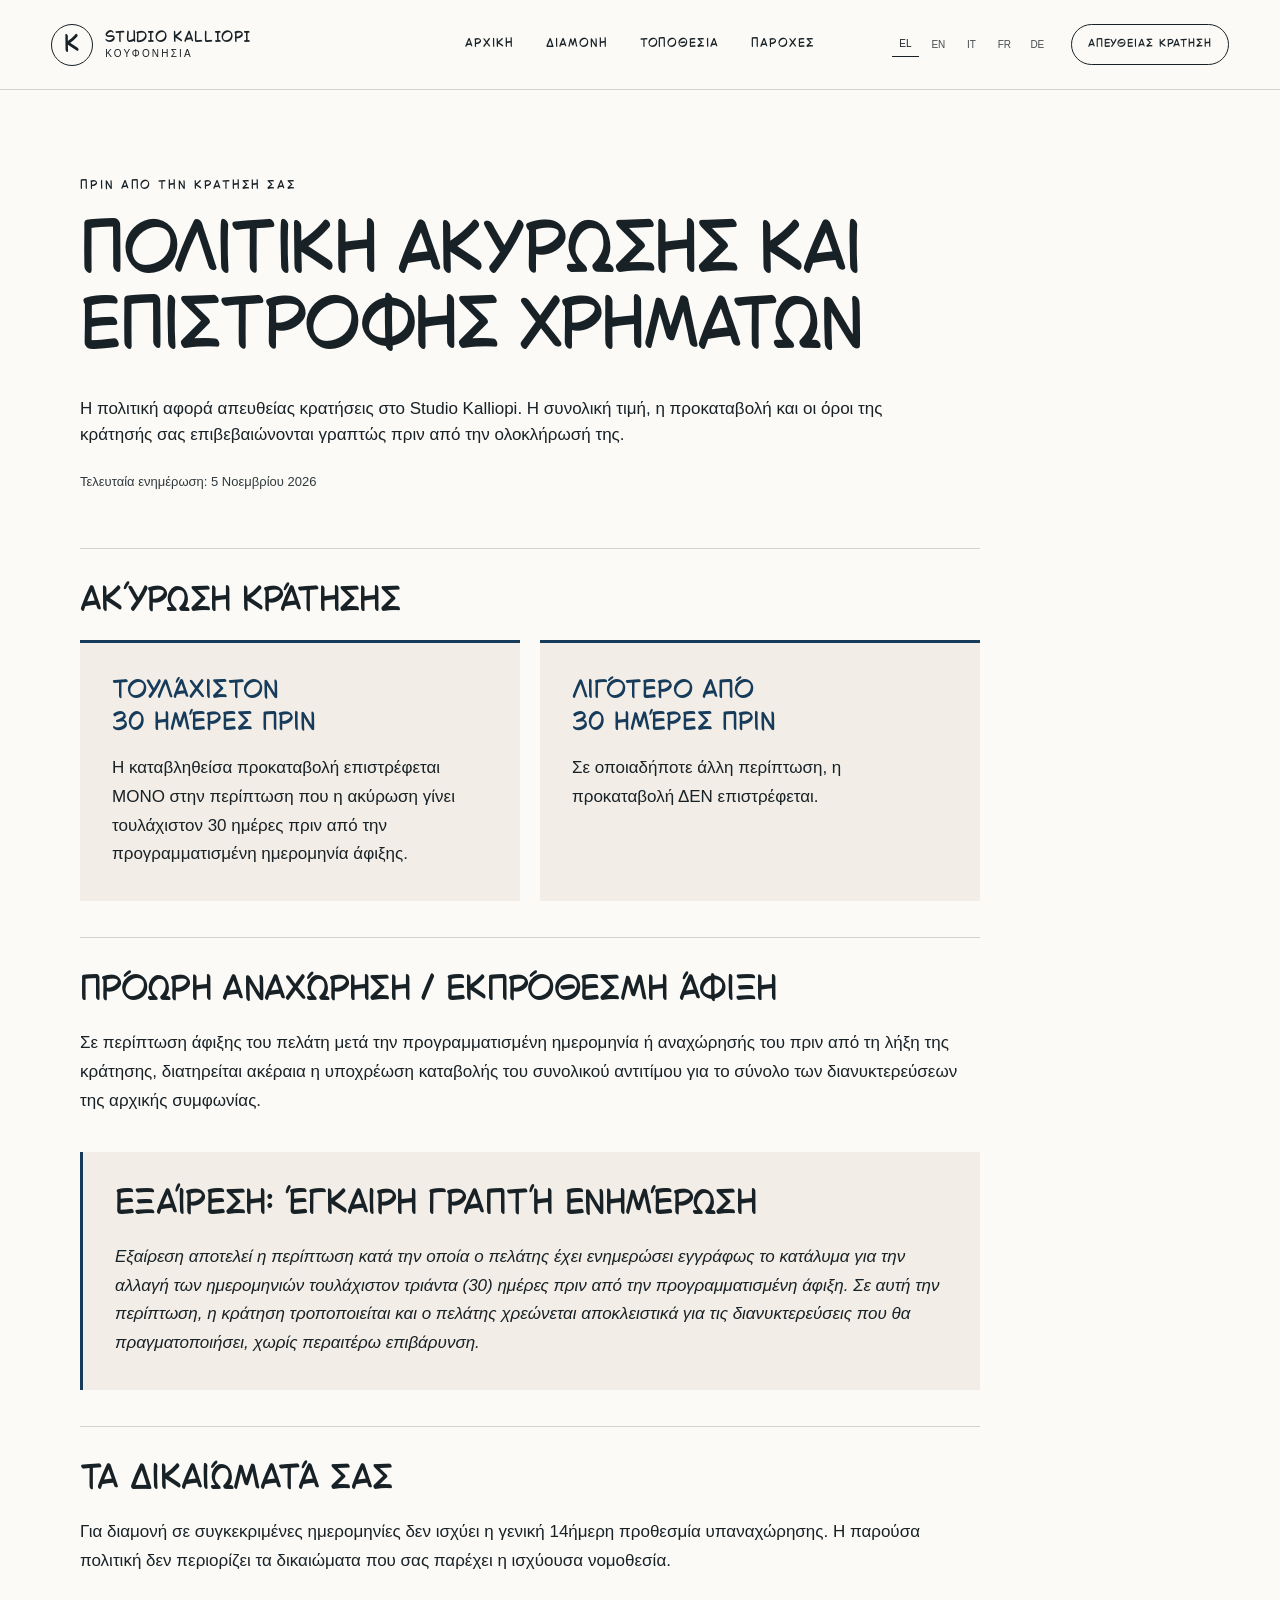
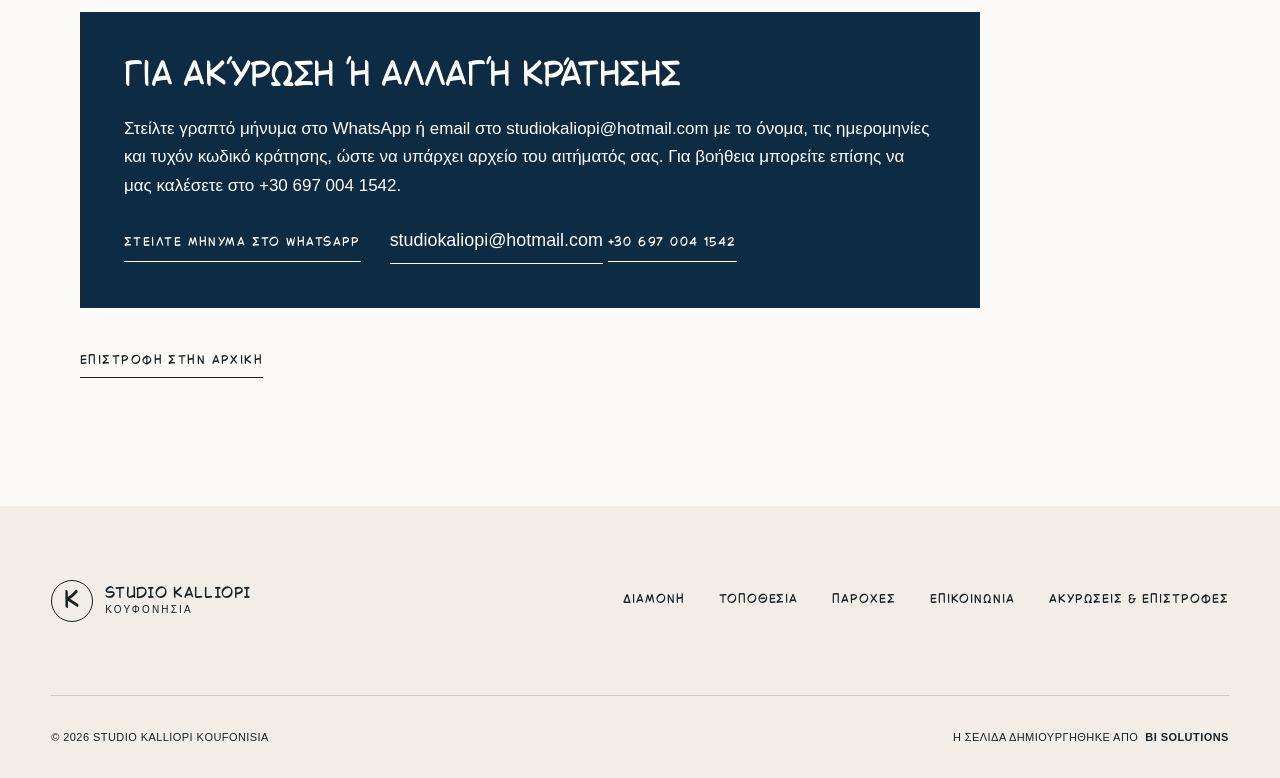
==== cancellation-policy.html @ dae46d32 "feat(site): launch updated Studio Kalliopi website Add real room photos, grouped amenities, business" ====
<!DOCTYPE html>
<html lang="el">
<head>
  <meta charset="UTF-8">
  <meta name="viewport" content="width=device-width, initial-scale=1.0">
  <title>Studio Kalliopi Koufonisia | Πολιτική ακύρωσης</title>
  <meta
    name="description"
    data-i18n-content="policyMetaDescription"
    content="Πολιτική ακύρωσης και επιστροφής χρημάτων για απευθείας κρατήσεις στο Studio Kalliopi Κουφονήσια."
  >
  <meta name="theme-color" content="#f2eee7">

  <link rel="canonical" href="https://kalliopikoufonisia.gr/cancellation-policy.html">
  <meta property="og:type" content="website">
  <meta property="og:url" content="https://kalliopikoufonisia.gr/cancellation-policy.html">
  <meta property="og:title" data-i18n-content="policyDocumentTitle" content="Studio Kalliopi Koufonisia | Πολιτική ακύρωσης">
  <meta
    property="og:description"
    data-i18n-content="policyMetaDescription"
    content="Πολιτική ακύρωσης και επιστροφής χρημάτων για απευθείας κρατήσεις στο Studio Kalliopi Κουφονήσια."
  >
  <meta property="og:image" content="https://kalliopikoufonisia.gr/assets/optimized/blue-door-patio-1213.webp">
  <meta property="og:image:width" content="1213">
  <meta property="og:image:height" content="786">
  <meta property="og:locale" content="el_GR">
  <meta name="twitter:card" content="summary_large_image">
  <meta name="twitter:image" content="https://kalliopikoufonisia.gr/assets/optimized/blue-door-patio-1213.webp">

  <link rel="alternate" hreflang="el" href="https://kalliopikoufonisia.gr/cancellation-policy.html">
  <link rel="alternate" hreflang="en" href="https://kalliopikoufonisia.gr/cancellation-policy.html?lang=en">
  <link rel="alternate" hreflang="it" href="https://kalliopikoufonisia.gr/cancellation-policy.html?lang=it">
  <link rel="alternate" hreflang="fr" href="https://kalliopikoufonisia.gr/cancellation-policy.html?lang=fr">
  <link rel="alternate" hreflang="de" href="https://kalliopikoufonisia.gr/cancellation-policy.html?lang=de">
  <link rel="alternate" hreflang="x-default" href="https://kalliopikoufonisia.gr/cancellation-policy.html">

  <link rel="icon" href="assets/favicon.svg" type="image/svg+xml">
  <link rel="dns-prefetch" href="//maps.google.com">
  <link rel="dns-prefetch" href="//wa.me">
  <link rel="dns-prefetch" href="//www.instagram.com">
  <link rel="preconnect" href="https://maps.google.com" crossorigin>
  <link rel="preload" href="assets/fonts/BubbleSans-1.01.otf" as="font" type="font/otf" crossorigin>
  <link rel="stylesheet" href="styles.css">
</head>
<body id="top" data-page="policy" data-page-title-key="policyDocumentTitle">
  <a class="skip-link" href="#main-content" data-i18n="skipLink">Μετάβαση στο περιεχόμενο</a>

  <header class="site-header" data-site-header>
    <div class="site-header__inner">
      <a class="brand" href="index.html" data-i18n-aria-label="brandHome">
        <span class="brand__mark" aria-hidden="true">K</span>
        <span class="brand__copy">
          <strong>Studio Kalliopi</strong>
          <span data-i18n="brandTitle">Κουφονήσια</span>
        </span>
      </a>

      <nav class="desktop-nav" data-i18n-aria-label="primaryNavigation" aria-label="Κύρια πλοήγηση">
        <a href="index.html#top" data-i18n="navHome">Αρχική</a>
        <a href="index.html#stay" data-i18n="navStay">Διαμονή</a>
        <a href="index.html#location" data-i18n="navLocation">Τοποθεσία</a>
        <a href="index.html#amenities" data-i18n="navReviews">Παροχές</a>
      </nav>

      <div class="header-actions">
        <div class="language-switcher language-switcher--desktop" role="group" data-i18n-aria-label="languageSelector">
          <button class="language-switcher__button is-active" type="button" data-lang="el" lang="el" aria-label="Ελληνικά" aria-pressed="true">EL</button>
          <button class="language-switcher__button" type="button" data-lang="en" lang="en" aria-label="English" aria-pressed="false">EN</button>
          <button class="language-switcher__button" type="button" data-lang="it" lang="it" aria-label="Italiano" aria-pressed="false">IT</button>
          <button class="language-switcher__button" type="button" data-lang="fr" lang="fr" aria-label="Français" aria-pressed="false">FR</button>
          <button class="language-switcher__button" type="button" data-lang="de" lang="de" aria-label="Deutsch" aria-pressed="false">DE</button>
        </div>
        <a class="header-book" href="index.html#contact" data-i18n="contactStepsLabel">Απευθείας κράτηση</a>
        <button
          class="menu-toggle"
          type="button"
          aria-expanded="false"
          aria-controls="site-menu"
          data-i18n-aria-label="openMenu"
        >
          <span>MENU</span>
          <i aria-hidden="true"></i>
        </button>
      </div>
    </div>
  </header>

  <aside
    class="menu-panel"
    id="site-menu"
    aria-hidden="true"
    inert
    role="dialog"
    aria-modal="true"
    aria-labelledby="menu-title"
    tabindex="-1"
  >
    <div class="menu-panel__content">
      <div class="menu-panel__main">
        <div class="menu-panel__tools">
          <p id="menu-title">Studio Kalliopi</p>
          <button class="menu-close" type="button" data-i18n="close" data-i18n-aria-label="closeMenu">Κλείσιμο</button>
        </div>
        <nav class="menu-nav" data-i18n-aria-label="expandedNavigation" aria-label="Αναπτυγμένη πλοήγηση">
          <a href="index.html#top" data-i18n="navHome">Αρχική</a>
          <a href="index.html#stay" data-i18n="navStay">Διαμονή</a>
          <a href="index.html#location" data-i18n="navLocation">Τοποθεσία</a>
          <a href="index.html#amenities" data-i18n="navReviews">Παροχές</a>
          <a href="index.html#contact" data-i18n="navContact">Επικοινωνία</a>
        </nav>
        <div class="language-switcher language-switcher--menu" role="group" data-i18n-aria-label="languageSelector">
          <button class="language-switcher__button is-active" type="button" data-lang="el" lang="el" aria-label="Ελληνικά" aria-pressed="true">EL</button>
          <button class="language-switcher__button" type="button" data-lang="en" lang="en" aria-label="English" aria-pressed="false">EN</button>
          <button class="language-switcher__button" type="button" data-lang="it" lang="it" aria-label="Italiano" aria-pressed="false">IT</button>
          <button class="language-switcher__button" type="button" data-lang="fr" lang="fr" aria-label="Français" aria-pressed="false">FR</button>
          <button class="language-switcher__button" type="button" data-lang="de" lang="de" aria-label="Deutsch" aria-pressed="false">DE</button>
        </div>
      </div>
      <div class="menu-panel__visual" aria-hidden="true">
        <img src="assets/optimized/stone-house-entry-1213.webp" alt="" width="1213" height="1186">
        <span>Koufonisia · 843 00</span>
      </div>
    </div>
  </aside>

  <main class="policy-page shell" id="main-content" tabindex="-1">
    <header class="policy-page__header">
      <p class="section-kicker" data-i18n="policyEyebrow">Πριν από την κράτησή σας</p>
      <h1 data-i18n="policyTitle">Πολιτική ακύρωσης και επιστροφής χρημάτων</h1>
      <p data-i18n="policyIntro">Η πολιτική αφορά απευθείας κρατήσεις στο Studio Kalliopi. Η συνολική τιμή, η προκαταβολή και οι όροι της κράτησής σας επιβεβαιώνονται γραπτώς πριν από την ολοκλήρωσή της.</p>
      <p class="policy-page__updated" data-i18n="policyUpdated">Τελευταία ενημέρωση: 5 Νοεμβρίου 2026</p>
    </header>

    <div class="policy-page__content">
      <section aria-labelledby="cancellation-title">
        <h2 id="cancellation-title" data-i18n="policyCancellationTitle">Ακύρωση κράτησης</h2>
        <div class="policy-rule-grid">
          <div class="policy-rule">
            <h3 data-i18n="policyEarlyCancellationTitle">Τουλάχιστον 30 ημέρες πριν</h3>
            <p data-i18n="policyEarlyCancellationText">Η καταβληθείσα προκαταβολή επιστρέφεται ΜΟΝΟ στην περίπτωση που η ακύρωση γίνει τουλάχιστον 30 ημέρες πριν από την προγραμματισμένη ημερομηνία άφιξης.</p>
          </div>
          <div class="policy-rule">
            <h3 data-i18n="policyLateCancellationTitle">Λιγότερο από 30 ημέρες πριν</h3>
            <p data-i18n="policyLateCancellationText">Σε οποιαδήποτε άλλη περίπτωση, η προκαταβολή ΔΕΝ επιστρέφεται.</p>
          </div>
        </div>
      </section>

      <section aria-labelledby="arrival-departure-title">
        <h2 id="arrival-departure-title" data-i18n="policyArrivalDepartureTitle">Πρόωρη αναχώρηση / Εκπρόθεσμη άφιξη</h2>
        <p data-i18n="policyArrivalDepartureText">Σε περίπτωση άφιξης του πελάτη μετά την προγραμματισμένη ημερομηνία ή αναχώρησής του πριν από τη λήξη της κράτησης, διατηρείται ακέραια η υποχρέωση καταβολής του συνολικού αντιτίμου για το σύνολο των διανυκτερεύσεων της αρχικής συμφωνίας.</p>
      </section>

      <section class="policy-exception" aria-labelledby="exception-title">
        <h2 id="exception-title" data-i18n="policyExceptionTitle">Εξαίρεση: έγκαιρη γραπτή ενημέρωση</h2>
        <p><em data-i18n="policyExceptionText">Εξαίρεση αποτελεί η περίπτωση κατά την οποία ο πελάτης έχει ενημερώσει εγγράφως το κατάλυμα για την αλλαγή των ημερομηνιών τουλάχιστον τριάντα (30) ημέρες πριν από την προγραμματισμένη άφιξη. Σε αυτή την περίπτωση, η κράτηση τροποποιείται και ο πελάτης χρεώνεται αποκλειστικά για τις διανυκτερεύσεις που θα πραγματοποιήσει, χωρίς περαιτέρω επιβάρυνση.</em></p>
      </section>

      <section aria-labelledby="rights-title">
        <h2 id="rights-title" data-i18n="policyRightsTitle">Τα δικαιώματά σας</h2>
        <p data-i18n="policyRightsText">Για διαμονή σε συγκεκριμένες ημερομηνίες δεν ισχύει η γενική 14ήμερη προθεσμία υπαναχώρησης. Η παρούσα πολιτική δεν περιορίζει τα δικαιώματα που σας παρέχει η ισχύουσα νομοθεσία.</p>
      </section>

      <section class="policy-contact" aria-labelledby="policy-contact-title">
        <h2 id="policy-contact-title" data-i18n="policyContact">Για ακύρωση ή αλλαγή κράτησης</h2>
        <p data-i18n="policyContactText">Στείλτε γραπτό μήνυμα στο WhatsApp ή email στο studiokaliopi@hotmail.com με το όνομα, τις ημερομηνίες και τυχόν κωδικό κράτησης, ώστε να υπάρχει αρχείο του αιτήματός σας. Για βοήθεια μπορείτε επίσης να μας καλέσετε στο +30 697 004 1542.</p>
        <a class="text-link" href="https://wa.me/306970041542" target="_blank" rel="noreferrer" data-i18n="policyWhatsapp">Στείλτε μήνυμα στο WhatsApp</a>
        <a class="text-link policy-contact__email" href="mailto:studiokaliopi@hotmail.com">studiokaliopi@hotmail.com</a>
        <a class="text-link" href="tel:+306970041542">+30 697 004 1542</a>
      </section>

      <a class="text-link" href="index.html" data-i18n="policyBack">Επιστροφή στην αρχική</a>
    </div>
  </main>

  <footer class="site-footer">
    <div class="shell site-footer__top">
      <a class="brand brand--footer" href="index.html" data-i18n-aria-label="brandHome">
        <span class="brand__mark" aria-hidden="true">K</span>
        <span class="brand__copy">
          <strong>Studio Kalliopi</strong>
          <span data-i18n="brandTitle">Κουφονήσια</span>
        </span>
      </a>
      <nav data-i18n-aria-label="footerNavigation" aria-label="Πλοήγηση υποσέλιδου">
        <a href="index.html#stay" data-i18n="navStay">Διαμονή</a>
        <a href="index.html#location" data-i18n="navLocation">Τοποθεσία</a>
        <a href="index.html#amenities" data-i18n="navReviews">Παροχές</a>
        <a href="index.html#contact" data-i18n="navContact">Επικοινωνία</a>
        <a href="cancellation-policy.html" data-i18n="policyNav">Ακυρώσεις &amp; επιστροφές</a>
      </nav>
    </div>
    <div class="shell site-footer__bottom">
      <p>© <span id="year"></span> Studio Kalliopi Koufonisia</p>
      <a class="site-footer__credit" href="http://bisolutions.group/" target="_blank" rel="noreferrer">
        <span data-i18n="footerCreditLabel">Η σελίδα δημιουργήθηκε από</span>
        <strong>BI Solutions</strong>
      </a>
    </div>
  </footer>

  <div class="mobile-bookbar">
    <a href="tel:+306970041542" data-i18n="call">Κλήση</a>
    <a href="https://wa.me/306970041542" target="_blank" rel="noreferrer" data-i18n="whatsapp">WhatsApp</a>
  </div>

  <script src="translations.js" defer></script>
  <script src="script.js" defer></script>
</body>
</html>
---- styles.css ----
@font-face {
  font-family: "Bubble Sans";
  src: url("assets/fonts/BubbleSans-1.01.otf") format("opentype");
  font-display: swap;
  font-style: normal;
  font-weight: 400;
}

:root {
  --ink: #182126;
  --ink-soft: #303a3e;
  --cobalt: #173b5a;
  --cobalt-deep: #0d2b43;
  --sand: #d8cec0;
  --shell: #f2eee7;
  --paper: #fbfaf7;
  --line: rgba(24, 33, 38, 0.18);
  --white: #fff;
  --header-height: 90px;
  --page-gutter: clamp(20px, 4vw, 72px);
  --section-space: clamp(88px, 10vw, 170px);
  --display: "Bubble Sans", "Arial Narrow", "Segoe UI", sans-serif;
  --body: "Segoe UI", Calibri, Arial, sans-serif;
}

*,
*::before,
*::after {
  box-sizing: border-box;
}

html {
  scroll-behavior: smooth;
}

section[id] {
  scroll-margin-top: var(--header-height);
}

body {
  margin: 0;
  min-width: 320px;
  overflow-x: clip;
  color: var(--ink);
  background: var(--paper);
  font-family: var(--body);
  font-size: 17px;
  line-height: 1.55;
  text-rendering: optimizeLegibility;
  -webkit-font-smoothing: antialiased;
}

body.menu-open {
  overflow: hidden;
}

img {
  display: block;
  max-width: 100%;
}

a {
  color: inherit;
  text-decoration: none;
}

button,
input,
textarea,
select {
  font: inherit;
}

button {
  color: inherit;
}

figure,
h1,
h2,
h3,
p,
dl,
dd,
ul {
  margin: 0;
}

ul {
  padding: 0;
  list-style: none;
}

h1,
h2,
h3,
.brand,
.menu-nav,
.booking-dock,
.section-kicker,
.gallery-card figcaption,
.contact-actions strong {
  font-family: var(--display);
  font-weight: 400;
}

h1,
h2,
h3 {
  text-wrap: balance;
}

:focus-visible {
  outline: 2px solid currentColor;
  outline-offset: 4px;
}

[hidden] {
  display: none !important;
}

.shell {
  width: min(100% - (var(--page-gutter) * 2), 1560px);
  margin-inline: auto;
}

.skip-link {
  position: fixed;
  z-index: 200;
  top: 12px;
  left: 12px;
  padding: 12px 16px;
  color: var(--white);
  background: var(--ink);
  transform: translateY(-160%);
  transition: transform 180ms ease;
}

.skip-link:focus {
  transform: translateY(0);
}

.section-kicker {
  margin-bottom: 22px;
  font-size: 12px;
  letter-spacing: 0.16em;
  line-height: 1;
  text-transform: uppercase;
}

.site-header {
  position: fixed;
  z-index: 80;
  top: 0;
  right: 0;
  left: 0;
  height: var(--header-height);
  color: var(--white);
  border-bottom: 1px solid rgba(255, 255, 255, 0.22);
  transition: color 240ms ease, background-color 240ms ease, border-color 240ms ease, transform 240ms ease;
}

.site-header__inner {
  display: grid;
  grid-template-columns: minmax(220px, 1fr) auto minmax(220px, 1fr);
  align-items: center;
  width: 100%;
  height: 100%;
  padding-inline: var(--page-gutter);
}

body.scrolled .site-header {
  color: var(--ink);
  background: rgba(251, 250, 247, 0.96);
  border-color: var(--line);
  backdrop-filter: blur(14px);
}

.brand {
  display: inline-flex;
  align-items: center;
  width: fit-content;
  gap: 12px;
  letter-spacing: 0.04em;
  line-height: 1;
}

.brand__mark {
  display: grid;
  flex: 0 0 auto;
  width: 42px;
  height: 42px;
  place-items: center;
  border: 1px solid currentColor;
  border-radius: 50%;
  font-size: 24px;
}

.brand__copy {
  display: grid;
  gap: 4px;
}

.brand__copy strong {
  font-size: 15px;
  font-weight: 400;
  text-transform: uppercase;
}

.brand__copy span {
  font-family: var(--body);
  font-size: 10px;
  letter-spacing: 0.22em;
  text-transform: uppercase;
}

.desktop-nav {
  display: flex;
  align-items: center;
  justify-content: center;
  gap: clamp(20px, 2.5vw, 42px);
  font-family: var(--display);
  font-size: 12px;
  letter-spacing: 0.08em;
  text-transform: uppercase;
}

.desktop-nav a,
.site-footer nav a {
  position: relative;
}

.desktop-nav a::after,
.site-footer nav a::after {
  position: absolute;
  right: 0;
  bottom: -6px;
  left: 0;
  height: 1px;
  content: "";
  background: currentColor;
  transform: scaleX(0);
  transform-origin: right;
  transition: transform 220ms ease;
}

.desktop-nav a:hover::after,
.desktop-nav a:focus-visible::after,
.site-footer nav a:hover::after,
.site-footer nav a:focus-visible::after {
  transform: scaleX(1);
  transform-origin: left;
}

.header-actions {
  display: flex;
  align-items: center;
  justify-content: flex-end;
  gap: 20px;
}

.language-switcher {
  display: flex;
  align-items: center;
  gap: 6px;
}

.language-switcher__button {
  width: 27px;
  padding: 4px 0;
  border: 0;
  color: inherit;
  background: transparent;
  font-size: 10px;
  opacity: 0.8;
  cursor: pointer;
  transition: opacity 180ms ease;
}

.language-switcher__button:hover,
.language-switcher__button.is-active {
  opacity: 1;
}

.language-switcher__button.is-active {
  border-bottom: 1px solid currentColor;
}

.header-book {
  padding: 11px 16px 10px;
  border: 1px solid currentColor;
  border-radius: 999px;
  font-family: var(--display);
  font-size: 11px;
  letter-spacing: 0.08em;
  text-transform: uppercase;
  transition: color 180ms ease, background-color 180ms ease;
}

.header-book:hover,
.header-book:focus-visible {
  color: var(--ink);
  background: var(--white);
}

body.scrolled .header-book:hover,
body.scrolled .header-book:focus-visible {
  color: var(--white);
  background: var(--ink);
}

.menu-toggle {
  display: none;
  align-items: center;
  gap: 9px;
  padding: 0;
  border: 0;
  background: transparent;
  font-family: var(--display);
  font-size: 12px;
  letter-spacing: 0.08em;
  text-transform: uppercase;
  cursor: pointer;
}

.menu-toggle i {
  position: relative;
  display: block;
  width: 24px;
  height: 8px;
  border-top: 1px solid currentColor;
  border-bottom: 1px solid currentColor;
}

.menu-panel {
  position: fixed;
  z-index: 120;
  inset: 0;
  visibility: hidden;
  background: var(--paper);
  opacity: 0;
  transition: visibility 0s linear 360ms, opacity 260ms ease;
}

.menu-panel.is-open {
  visibility: visible;
  opacity: 1;
  transition-delay: 0s;
}

.menu-panel__content {
  display: grid;
  grid-template-columns: 58% 42%;
  min-height: 100%;
}

.menu-panel__main {
  display: grid;
  grid-template-rows: auto 1fr auto;
  padding: 34px var(--page-gutter) 52px;
}

.menu-panel__tools {
  display: flex;
  align-items: center;
  justify-content: space-between;
  font-family: var(--display);
  font-size: 13px;
  letter-spacing: 0.1em;
  text-transform: uppercase;
}

.menu-close {
  padding: 10px 14px;
  border: 1px solid var(--line);
  border-radius: 999px;
  background: transparent;
  text-transform: uppercase;
  cursor: pointer;
}

.menu-nav {
  display: grid;
  align-self: center;
  gap: 2px;
}

.menu-nav a {
  display: flex;
  align-items: center;
  min-height: 72px;
  border-bottom: 1px solid var(--line);
  font-size: clamp(34px, 4vw, 66px);
  letter-spacing: -0.035em;
  line-height: 1;
  text-transform: uppercase;
  transition: color 180ms ease, padding-left 180ms ease;
}

.menu-nav a:hover,
.menu-nav a:focus-visible {
  padding-left: 18px;
  color: var(--cobalt);
}

.menu-panel__visual {
  position: relative;
  overflow: hidden;
  background: var(--sand);
}

.menu-panel__visual img {
  width: 100%;
  height: 100%;
  object-fit: cover;
  filter: saturate(0.76) contrast(0.94);
}

.menu-panel__visual::after {
  position: absolute;
  inset: 0;
  content: "";
  background: linear-gradient(180deg, transparent 55%, rgba(8, 29, 45, 0.6));
}

.menu-panel__visual span {
  position: absolute;
  z-index: 1;
  right: 36px;
  bottom: 34px;
  left: 36px;
  color: var(--white);
  font-family: var(--display);
  font-size: 13px;
  letter-spacing: 0.12em;
  text-transform: uppercase;
}

.hero {
  position: relative;
  min-height: max(720px, 100svh);
  overflow: hidden;
  color: var(--white);
  background: var(--cobalt-deep);
}

.hero__media,
.hero__shade {
  position: absolute;
  inset: 0;
}

.hero__media img {
  width: 100%;
  height: 100%;
  object-fit: cover;
  object-position: center 48%;
  transform: scale(1.015);
  animation: hero-settle 1.6s cubic-bezier(0.22, 1, 0.36, 1) both;
}

.hero__shade {
  background:
    linear-gradient(180deg, rgba(4, 20, 31, 0.46) 0%, rgba(7, 26, 40, 0.12) 40%, rgba(6, 21, 32, 0.66) 100%),
    linear-gradient(90deg, rgba(4, 20, 31, 0.3), transparent 50%, rgba(4, 20, 31, 0.16));
}

.hero__content {
  position: relative;
  z-index: 2;
  display: grid;
  align-content: center;
  justify-items: center;
  min-height: max(720px, 100svh);
  padding: calc(var(--header-height) + 50px) var(--page-gutter) 160px;
  text-align: center;
}

.hero__eyebrow {
  margin-bottom: 24px;
  font-family: var(--display);
  font-size: 12px;
  letter-spacing: 0.2em;
  text-transform: uppercase;
}

.hero h1 {
  max-width: 19ch;
  overflow-wrap: anywhere;
  font-size: clamp(42px, 5.35vw, 88px);
  hyphens: auto;
  letter-spacing: -0.025em;
  line-height: 1.02;
  text-transform: uppercase;
}

.hero__scroll {
  display: grid;
  justify-items: center;
  gap: 12px;
  margin-top: 42px;
  font-family: var(--display);
  font-size: 10px;
  letter-spacing: 0.18em;
  text-transform: uppercase;
}

.hero__scroll i {
  position: relative;
  display: block;
  width: 1px;
  height: 38px;
  overflow: hidden;
  background: rgba(255, 255, 255, 0.45);
}

.hero__scroll i::after {
  position: absolute;
  inset: 0;
  content: "";
  background: var(--white);
  animation: scroll-line 2s ease-in-out infinite;
}

.booking-dock {
  position: absolute;
  z-index: 3;
  right: var(--page-gutter);
  bottom: 28px;
  left: var(--page-gutter);
  display: grid;
  grid-template-columns: 1.1fr 1.8fr auto;
  align-items: stretch;
  min-height: 96px;
  overflow: hidden;
  border: 1px solid rgba(255, 255, 255, 0.28);
  border-radius: 999px;
  background: rgba(230, 235, 232, 0.2);
  backdrop-filter: blur(18px);
}

.booking-dock__item {
  display: grid;
  align-content: center;
  gap: 6px;
  padding: 0 clamp(20px, 2.4vw, 42px);
  border-right: 1px solid rgba(255, 255, 255, 0.22);
}

.booking-dock span {
  font-size: 10px;
  letter-spacing: 0.11em;
  text-transform: uppercase;
  opacity: 0.78;
}

.booking-dock strong {
  font-size: 14px;
  font-weight: 400;
  text-transform: uppercase;
}

.booking-dock > a {
  display: grid;
  min-width: 190px;
  place-items: center;
  color: var(--ink);
  background: var(--white);
  font-size: 13px;
  letter-spacing: 0.08em;
  text-transform: uppercase;
  transition: color 180ms ease, background-color 180ms ease;
}

.booking-dock > a:hover,
.booking-dock > a:focus-visible {
  color: var(--white);
  background: var(--cobalt);
}

.editorial-story {
  display: grid;
  grid-template-columns: 58% 42%;
  min-height: 900px;
}

.editorial-story__media {
  position: relative;
  min-height: 900px;
  overflow: hidden;
  background: #d9d2c7;
}

.editorial-story__media img {
  width: 100%;
  height: 100%;
  object-fit: cover;
  object-position: center 38%;
}

.editorial-story__copy {
  display: grid;
  grid-template-columns: minmax(0, 1fr);
  align-content: center;
  padding: clamp(70px, 8vw, 140px) var(--page-gutter);
  color: var(--white);
  background: var(--cobalt-deep);
}

.editorial-story__copy h2 {
  font-size: clamp(36px, 4.1vw, 66px);
  letter-spacing: -0.035em;
  line-height: 1.03;
  text-transform: uppercase;
  overflow-wrap: anywhere;
  hyphens: auto;
}

.editorial-story__copy > p:not(.section-kicker) {
  max-width: 560px;
  margin-top: 38px;
  font-size: clamp(16px, 1.25vw, 20px);
  color: rgba(255, 255, 255, 0.8);
}

.text-link {
  width: fit-content;
  margin-top: 44px;
  padding-bottom: 7px;
  border-bottom: 1px solid currentColor;
  font-family: var(--display);
  font-size: 12px;
  letter-spacing: 0.12em;
  text-transform: uppercase;
}

.media-label,
.concept-label {
  position: absolute;
  z-index: 2;
  top: 18px;
  left: 18px;
  padding: 8px 11px 7px;
  border: 1px solid rgba(255, 255, 255, 0.4);
  border-radius: 999px;
  color: var(--white);
  background: rgba(7, 29, 44, 0.48);
  backdrop-filter: blur(9px);
  font-family: var(--body);
  font-size: 9px;
  letter-spacing: 0.1em;
  line-height: 1;
  text-transform: uppercase;
}

.room-types,
.gallery-section {
  padding-block: var(--section-space);
}

.section-heading {
  display: grid;
  grid-template-columns: minmax(0, 1.55fr) minmax(280px, 0.55fr);
  gap: clamp(40px, 8vw, 140px);
  align-items: end;
  margin-bottom: clamp(54px, 7vw, 108px);
}

.section-heading h2 {
  max-width: 1000px;
  font-size: clamp(38px, 4.4vw, 72px);
  letter-spacing: -0.04em;
  line-height: 1.04;
  text-transform: uppercase;
}

.section-heading > p {
  max-width: 450px;
}

.section-heading--compact {
  grid-template-columns: minmax(0, 1fr);
}

.section-heading--compact h2 {
  max-width: 900px;
}

.room-types {
  background: var(--shell);
}

.room-types__grid {
  display: grid;
  grid-template-columns: repeat(3, minmax(0, 1fr));
  gap: 24px;
}

.room-type-card {
  display: flex;
  flex-direction: column;
  min-width: 0;
  border: 1px solid var(--line);
  background: var(--paper);
}

.room-type-card > img {
  width: 100%;
  height: auto;
  aspect-ratio: 3 / 2;
  object-fit: cover;
  object-position: center;
}

.room-type-card__copy {
  display: flex;
  flex: 1;
  flex-direction: column;
  gap: 20px;
  padding: clamp(22px, 2.5vw, 36px);
}

.room-type-card h3 {
  font-size: clamp(28px, 2.8vw, 40px);
  letter-spacing: -0.025em;
  line-height: 1.15;
  text-transform: uppercase;
  overflow-wrap: anywhere;
}

.room-type-card p {
  color: var(--ink-soft);
  font-size: 15px;
}

.room-type-card .text-link {
  max-width: 100%;
  margin-top: auto;
}

.gallery-section {
  background: var(--paper);
}

.gallery-grid {
  display: grid;
  grid-template-columns: repeat(12, minmax(0, 1fr));
  gap: 18px;
}

.gallery-card {
  position: relative;
  width: 100%;
  min-width: 0;
  min-height: 520px;
  overflow: hidden;
  background: var(--sand);
}

.gallery-card--wide {
  grid-column: span 8;
}

.gallery-card--portrait {
  grid-column: span 4;
}

.gallery-card--full {
  grid-column: 1 / -1;
  min-height: 460px;
  aspect-ratio: 16 / 7;
}

.gallery-card img {
  width: 100%;
  height: 100%;
  object-fit: cover;
  transition: transform 800ms cubic-bezier(0.22, 1, 0.36, 1);
}

.gallery-card:hover img {
  transform: scale(1.025);
}

.gallery-card figcaption {
  position: absolute;
  z-index: 2;
  right: 24px;
  bottom: 22px;
  left: 24px;
  color: var(--white);
  font-size: clamp(24px, 2.2vw, 38px);
  letter-spacing: -0.02em;
  line-height: 1;
  text-transform: uppercase;
}

.gallery-card::after {
  position: absolute;
  inset: 45% 0 0;
  content: "";
  background: linear-gradient(180deg, transparent, rgba(4, 20, 31, 0.68));
  pointer-events: none;
}

.gallery-card .concept-label,
.gallery-card .media-label {
  z-index: 3;
}

.amenities-section {
  padding-block: clamp(82px, 8vw, 130px);
  color: var(--white);
  background: var(--cobalt);
}

.amenities-section__grid {
  display: grid;
  grid-template-columns: minmax(0, 1fr);
  gap: 32px;
  align-items: start;
}

.amenities-section__grid > .section-kicker {
  margin-bottom: 0;
}

.amenities-groups {
  display: grid;
  grid-template-columns: repeat(3, minmax(0, 1fr));
  gap: 48px 36px;
  align-items: start;
}

.amenities-groups > section {
  min-width: 0;
}

.amenities-groups h3 {
  margin-bottom: 18px;
  font-size: clamp(22px, 2.2vw, 30px);
  line-height: 1.25;
  letter-spacing: -0.015em;
  text-transform: uppercase;
  overflow-wrap: anywhere;
  hyphens: auto;
}

.amenities-list {
  padding-left: 18px;
  list-style: disc;
}

.amenities-list li {
  padding: 15px 0 15px 4px;
  border-bottom: 1px solid rgba(255, 255, 255, 0.25);
  font-size: 15px;
  line-height: 1.6;
  overflow-wrap: anywhere;
  hyphens: auto;
}

.amenities-list li::marker {
  color: rgba(255, 255, 255, 0.65);
  font-size: 0.7em;
}

.location-section {
  display: grid;
  grid-template-columns: 50% 50%;
  min-height: 820px;
  background: var(--sand);
}

.location-section__image {
  position: relative;
  min-height: 820px;
  overflow: hidden;
  background: var(--cobalt-deep);
}

.location-section__image img {
  width: 100%;
  height: 100%;
  object-fit: cover;
  filter: saturate(0.88) contrast(1.02);
  transform: scale(1.01);
}

.image-credit {
  position: absolute;
  z-index: 2;
  right: 14px;
  bottom: 14px;
  max-width: calc(100% - 28px);
  padding: 7px 9px;
  color: var(--white);
  background: rgba(13, 43, 67, 0.82);
  font-size: 10px;
  line-height: 1.35;
}

.image-credit a {
  text-decoration: underline;
  text-underline-offset: 2px;
}

.location-section__copy {
  display: grid;
  align-content: center;
  padding: clamp(70px, 8vw, 140px) var(--page-gutter);
}

.location-section__copy h2 {
  font-size: clamp(38px, 4.2vw, 68px);
  letter-spacing: -0.04em;
  line-height: 1.03;
  text-transform: uppercase;
}

.location-section__copy > p:not(.section-kicker) {
  max-width: 560px;
  margin-top: 34px;
}

.location-facts {
  display: grid;
  gap: 0;
  margin-top: 50px;
}

.location-facts > div {
  display: grid;
  grid-template-columns: minmax(120px, 0.4fr) 1fr;
  gap: 30px;
  padding-block: 20px;
  border-top: 1px solid rgba(24, 33, 38, 0.24);
}

.location-facts dt {
  font-family: var(--display);
  font-size: 11px;
  letter-spacing: 0.12em;
  text-transform: uppercase;
}

.location-facts dd {
  font-size: 15px;
}

.location-facts a {
  border-bottom: 1px solid currentColor;
}

.contact-section {
  padding-block: var(--section-space);
  color: var(--white);
  background: var(--ink);
}

.contact-section__inner {
  display: grid;
  grid-template-columns: minmax(0, 1fr) minmax(420px, 0.85fr);
  gap: clamp(70px, 12vw, 190px);
  align-items: start;
}

.contact-section h2 {
  max-width: 820px;
  font-size: clamp(42px, 5vw, 80px);
  letter-spacing: -0.045em;
  line-height: 1.02;
  text-transform: uppercase;
}

.contact-section__inner > div:first-child > p:not(.section-kicker) {
  max-width: 620px;
  margin-top: 34px;
  color: rgba(255, 255, 255, 0.72);
}

.contact-actions {
  display: grid;
  border-top: 1px solid rgba(255, 255, 255, 0.28);
}

.contact-actions a {
  display: grid;
  gap: 10px;
  padding: 28px 0;
  border-bottom: 1px solid rgba(255, 255, 255, 0.28);
}

.contact-actions .contact-action {
  grid-template-columns: 44px minmax(0, 1fr);
  column-gap: 18px;
}

.contact-action__icon {
  grid-row: 1 / span 2;
  width: 36px;
  height: 36px;
  align-self: center;
  overflow: visible;
  color: #9ec1da;
}

.contact-action--whatsapp .contact-action__icon {
  color: #25d366;
}

.contact-action__icon circle {
  fill: currentColor;
  stroke: none;
}

.contact-action__icon path {
  fill: none;
  stroke: var(--ink);
  stroke-width: 1.45;
  stroke-linecap: round;
  stroke-linejoin: round;
}

.contact-action--whatsapp .contact-action__icon path {
  stroke: var(--white);
}

.contact-actions .contact-action > span,
.contact-actions .contact-action > strong {
  grid-column: 2;
}

.contact-actions span {
  font-size: 10px;
  letter-spacing: 0.15em;
  text-transform: uppercase;
  opacity: 0.58;
}

.contact-actions strong {
  font-size: clamp(23px, 2.2vw, 36px);
  font-weight: 400;
  letter-spacing: -0.02em;
  line-height: 1.1;
  text-transform: uppercase;
}

.contact-actions .contact-action--email {
  min-width: 0;
}

.contact-actions .contact-action--email strong {
  font-family: var(--body);
  font-size: clamp(18px, 1.8vw, 24px);
  letter-spacing: 0;
  line-height: 1.4;
  text-transform: none;
  overflow-wrap: anywhere;
}

.contact-actions a:hover strong,
.contact-actions a:focus-visible strong {
  color: #9ec1da;
}

.contact-policy-link {
  margin-top: 28px;
  font-size: 14px;
  text-decoration: underline;
  text-underline-offset: 5px;
}

body[data-page="policy"] .site-header {
  color: var(--ink);
  background: var(--paper);
  border-color: var(--line);
}

.policy-page {
  max-width: 1120px;
  padding-top: calc(var(--header-height) + clamp(48px, 7vw, 110px));
  padding-bottom: var(--section-space);
}

.policy-page__header h1 {
  max-width: 1050px;
  margin-bottom: 30px;
  font-size: clamp(36px, 5.5vw, 72px);
  letter-spacing: -0.035em;
  line-height: 1.08;
  text-transform: uppercase;
  overflow-wrap: anywhere;
}

.policy-page__header > p:not(.section-kicker) {
  max-width: 850px;
}

.policy-page__updated {
  margin-top: 24px;
  color: var(--ink-soft);
  font-size: 13px;
}

.policy-page__content {
  max-width: 900px;
  margin-top: 56px;
  overflow-wrap: anywhere;
  hyphens: auto;
}

.policy-page__content > section {
  margin-top: 36px;
  padding-top: 32px;
  border-top: 1px solid var(--line);
}

.policy-page__content h2 {
  margin-bottom: 18px;
  font-size: clamp(25px, 3vw, 34px);
  letter-spacing: -0.02em;
  line-height: 1.2;
}

.policy-page__content p {
  line-height: 1.7;
}

.policy-rule-grid {
  display: grid;
  grid-template-columns: repeat(2, minmax(0, 1fr));
  gap: 20px;
}

.policy-rule {
  padding: clamp(20px, 3vw, 32px);
  background: var(--shell);
  border-top: 3px solid var(--cobalt);
}

.policy-rule h3 {
  margin-bottom: 16px;
  color: var(--cobalt);
  font-size: 25px;
  line-height: 1.25;
}

.policy-page__content > .policy-contact {
  padding: clamp(24px, 4vw, 44px);
  color: var(--white);
  background: var(--cobalt-deep);
  border-top: 0;
}

.policy-contact .text-link {
  display: inline-block;
  max-width: 100%;
  margin-top: 24px;
  margin-right: 24px;
  line-height: 1.7;
}

.policy-contact .policy-contact__email {
  margin-right: 0;
  font-family: var(--body);
  font-size: clamp(15px, 1.4vw, 18px);
  letter-spacing: 0;
  text-transform: none;
  overflow-wrap: anywhere;
}

.policy-page__content > .policy-exception {
  padding: clamp(20px, 3vw, 32px);
  border-top: 0;
  border-left: 3px solid var(--cobalt);
  background: var(--shell);
}

.policy-page__content > .text-link {
  display: inline-block;
}

.site-footer {
  color: var(--ink);
  background: var(--shell);
}

.site-footer__top,
.site-footer__bottom {
  display: flex;
  align-items: center;
  justify-content: space-between;
}

.site-footer__top {
  min-height: 190px;
  gap: 50px;
  border-bottom: 1px solid var(--line);
}

.site-footer nav {
  display: flex;
  flex-wrap: wrap;
  justify-content: flex-end;
  gap: 20px 34px;
  font-family: var(--display);
  font-size: 12px;
  letter-spacing: 0.08em;
  text-transform: uppercase;
}

.site-footer__bottom {
  min-height: 82px;
  gap: 30px;
  font-size: 11px;
  letter-spacing: 0.04em;
  text-transform: uppercase;
}

.site-footer__credit {
  display: flex;
  align-items: center;
  gap: 7px;
}

.mobile-bookbar {
  display: none;
}

@keyframes hero-settle {
  from {
    opacity: 0;
    transform: scale(1.08);
  }
  to {
    opacity: 1;
    transform: scale(1.015);
  }
}

@keyframes scroll-line {
  0% {
    transform: translateY(-100%);
  }
  45%,
  55% {
    transform: translateY(0);
  }
  100% {
    transform: translateY(100%);
  }
}

@media (max-width: 1280px) {
  .site-header__inner {
    grid-template-columns: minmax(190px, 1fr) auto minmax(190px, 1fr);
  }

}

@media (max-width: 1100px) {
  .room-types__grid,
  .amenities-groups {
    grid-template-columns: repeat(2, minmax(0, 1fr));
  }
}

@media (max-width: 991px) {
  :root {
    --header-height: 70px;
    --section-space: clamp(76px, 15vw, 118px);
  }

  body {
    padding-bottom: 60px;
    font-size: 16px;
  }

  .site-header__inner {
    display: flex;
    justify-content: space-between;
  }

  .desktop-nav,
  .header-book {
    display: none;
  }

  .language-switcher--desktop {
    display: none;
  }

  .menu-toggle {
    display: flex;
  }

  .brand__mark {
    width: 36px;
    height: 36px;
    font-size: 20px;
  }

  .brand__copy strong {
    font-size: 13px;
  }

  .brand__copy span {
    font-size: 9px;
  }

  .menu-panel__content {
    grid-template-columns: 1fr;
  }

  .menu-panel {
    overflow: hidden;
  }

  .menu-panel__visual {
    display: none;
  }

  .menu-panel__main {
    min-height: 100dvh;
    max-height: 100dvh;
    padding-top: 22px;
    padding-bottom: 30px;
    overflow-y: auto;
    overscroll-behavior: contain;
  }

  .menu-nav a {
    min-height: 64px;
    font-size: clamp(32px, 8vw, 52px);
  }

  .hero,
  .hero__content {
    min-height: 100svh;
  }

  .hero__media img {
    object-position: 58% center;
  }

  .hero__content {
    align-content: end;
    justify-items: start;
    padding: calc(var(--header-height) + 36px) var(--page-gutter) 150px;
    text-align: left;
  }

  .hero h1 {
    max-width: 14ch;
    font-size: clamp(36px, 8.6vw, 60px);
  }

  body:not([data-language="el"]) .hero h1 {
    max-width: 100%;
    font-size: clamp(32px, 8vw, 52px);
  }

  .hero__scroll {
    display: none;
  }

  .booking-dock {
    display: none;
  }

  .editorial-story,
  .location-section {
    grid-template-columns: 1fr;
    min-height: auto;
  }

  .editorial-story__media,
  .location-section__image {
    min-height: min(78svh, 720px);
  }

  .editorial-story__copy,
  .location-section__copy {
    min-height: 640px;
  }

  .section-heading {
    grid-template-columns: 1fr;
    gap: 30px;
  }

  .section-heading > p {
    max-width: 650px;
  }

  .contact-section__inner {
    grid-template-columns: 1fr;
  }

  .contact-section__inner {
    gap: 64px;
  }

  .mobile-bookbar {
    position: fixed;
    z-index: 70;
    right: 0;
    bottom: 0;
    left: 0;
    display: grid;
    grid-template-columns: 1fr 1fr;
    height: 60px;
    color: var(--white);
    background: var(--ink);
  }

  .mobile-bookbar a {
    display: grid;
    place-items: center;
    border-right: 1px solid rgba(255, 255, 255, 0.22);
    font-family: var(--display);
    font-size: 12px;
    letter-spacing: 0.1em;
    text-transform: uppercase;
  }

  .mobile-bookbar a:last-child {
    border-right: 0;
    background: var(--cobalt);
  }
}

@media (max-width: 991px) and (max-height: 500px) {
  .menu-panel__main {
    padding-top: 14px;
    padding-bottom: 14px;
  }

  .menu-nav {
    align-self: start;
    margin-block: 14px;
  }

  .menu-nav a {
    min-height: 46px;
    font-size: 28px;
  }
}

@media (max-width: 760px) {
  .room-types__grid,
  .amenities-groups {
    grid-template-columns: 1fr;
  }

  .policy-rule-grid {
    grid-template-columns: 1fr;
  }

  .hero__eyebrow {
    font-size: 10px;
  }

  .editorial-story__media,
  .location-section__image {
    min-height: 72svh;
  }

  .editorial-story__copy,
  .location-section__copy {
    min-height: auto;
    padding-block: 88px;
  }

  .gallery-grid {
    grid-template-columns: 1fr;
    gap: 18px;
  }

  .gallery-card,
  .gallery-card--wide,
  .gallery-card--portrait,
  .gallery-card--full {
    grid-column: auto;
    min-height: min(132vw, 680px);
    aspect-ratio: auto;
  }

  .location-facts > div {
    grid-template-columns: 1fr;
    gap: 8px;
  }

  .site-footer__top,
  .site-footer__bottom {
    align-items: flex-start;
    flex-direction: column;
  }

  .site-footer__top {
    justify-content: center;
    min-height: 270px;
    padding-block: 55px;
  }

  .site-footer nav {
    justify-content: flex-start;
  }

  .site-footer__bottom {
    justify-content: center;
    min-height: 140px;
    padding-block: 38px;
  }
}

@media (max-width: 520px) {
  .menu-toggle > span {
    display: none;
  }

  .hero__content {
    padding-bottom: 132px;
  }

  .hero h1 {
    font-size: clamp(34px, 10vw, 48px);
    line-height: 0.98;
  }

  .section-heading h2,
  .editorial-story__copy h2,
  .location-section__copy h2,
  .contact-section h2 {
    font-size: clamp(34px, 9vw, 48px);
  }

  .gallery-card,
  .gallery-card--wide,
  .gallery-card--portrait,
  .gallery-card--full {
    flex-basis: 86vw;
    min-height: 520px;
  }

  .contact-actions strong {
    overflow-wrap: anywhere;
  }
}

@media (prefers-reduced-motion: reduce) {
  html {
    scroll-behavior: auto;
  }

  *,
  *::before,
  *::after {
    scroll-behavior: auto !important;
    animation-duration: 0.01ms !important;
    animation-iteration-count: 1 !important;
    transition-duration: 0.01ms !important;
  }
}
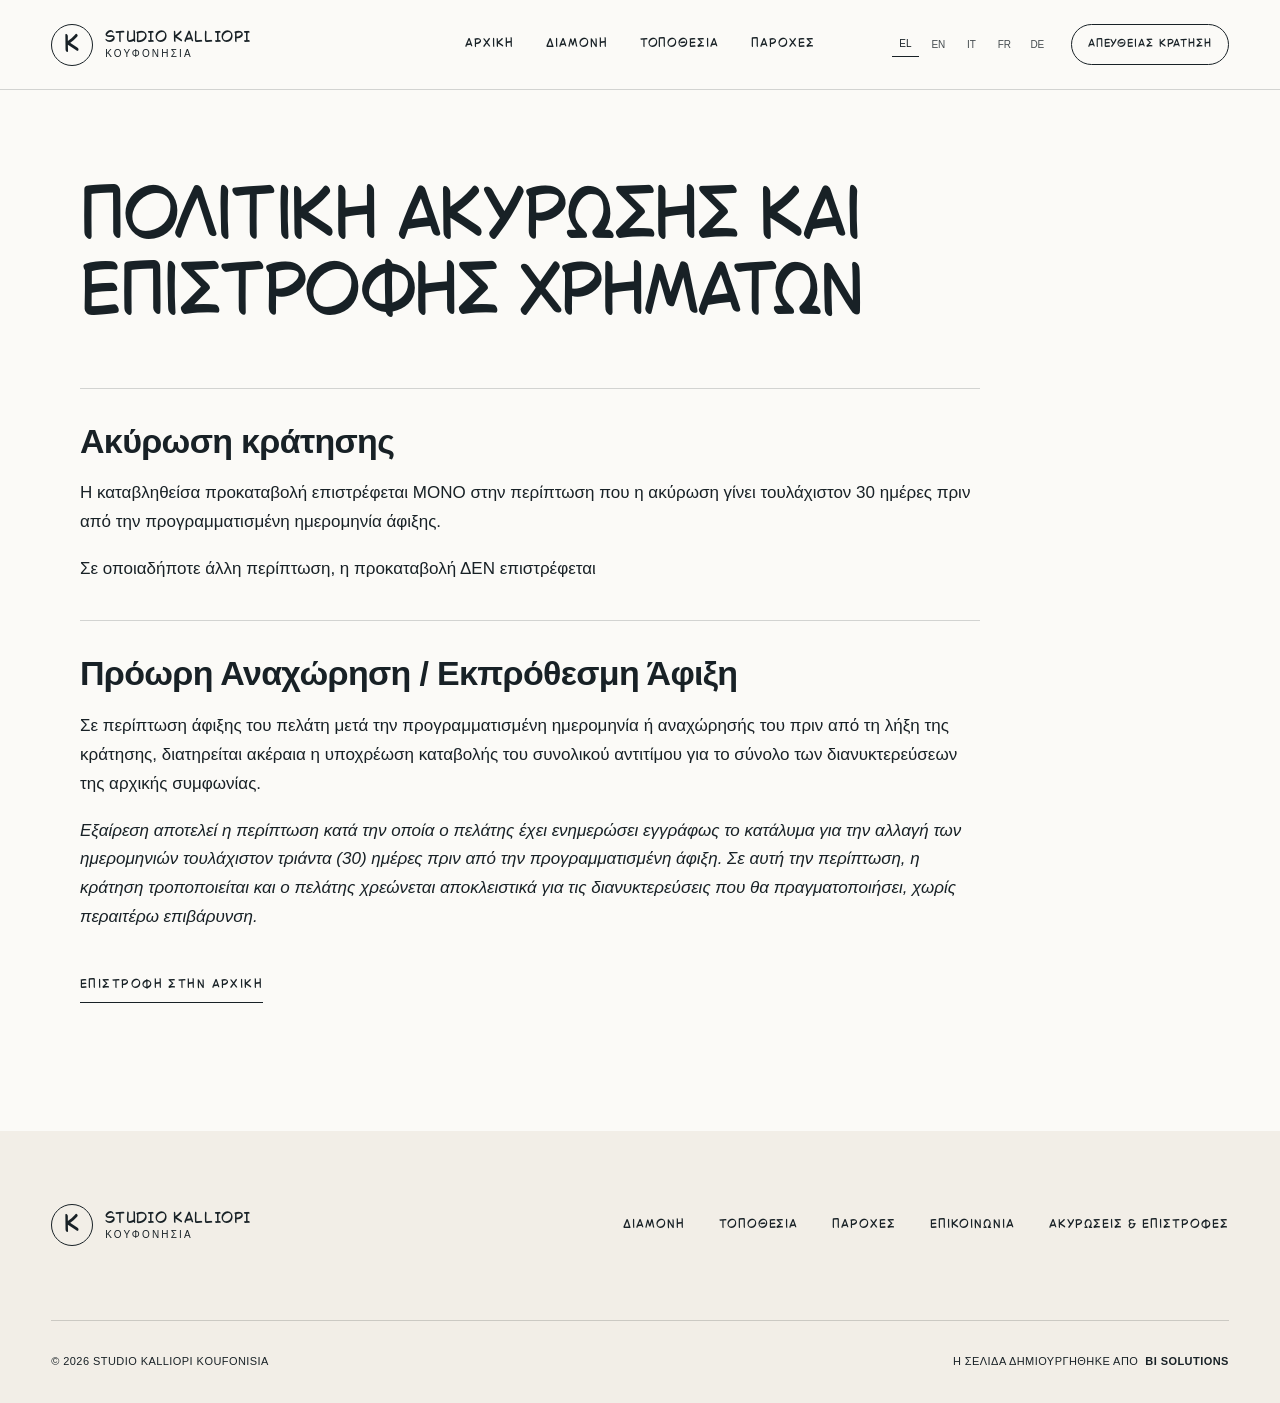
==== commit adafe6fb: "fix(policy): preserve the supplied cancellation wording verbatim Remove added explanatory sections a" ====
--- a/cancellation-policy.html
+++ b/cancellation-policy.html
@@ -40,7 +40,7 @@
   <link rel="dns-prefetch" href="//www.instagram.com">
   <link rel="preconnect" href="https://maps.google.com" crossorigin>
   <link rel="preload" href="assets/fonts/BubbleSans-1.01.otf" as="font" type="font/otf" crossorigin>
-  <link rel="stylesheet" href="styles.css">
+  <link rel="stylesheet" href="styles.css?v=f42bb085ac">
 </head>
 <body id="top" data-page="policy" data-page-title-key="policyDocumentTitle">
   <a class="skip-link" href="#main-content" data-i18n="skipLink">Μετάβαση στο περιεχόμενο</a>
@@ -125,48 +125,20 @@
 
   <main class="policy-page shell" id="main-content" tabindex="-1">
     <header class="policy-page__header">
-      <p class="section-kicker" data-i18n="policyEyebrow">Πριν από την κράτησή σας</p>
-      <h1 data-i18n="policyTitle">Πολιτική ακύρωσης και επιστροφής χρημάτων</h1>
-      <p data-i18n="policyIntro">Η πολιτική αφορά απευθείας κρατήσεις στο Studio Kalliopi. Η συνολική τιμή, η προκαταβολή και οι όροι της κράτησής σας επιβεβαιώνονται γραπτώς πριν από την ολοκλήρωσή της.</p>
-      <p class="policy-page__updated" data-i18n="policyUpdated">Τελευταία ενημέρωση: 5 Νοεμβρίου 2026</p>
+      <h1 data-i18n="policyTitle">ΠΟΛΙΤΙΚΗ ΑΚΥΡΩΣΗΣ ΚΑΙ ΕΠΙΣΤΡΟΦΗΣ ΧΡΗΜΑΤΩΝ</h1>
     </header>
 
     <div class="policy-page__content">
       <section aria-labelledby="cancellation-title">
         <h2 id="cancellation-title" data-i18n="policyCancellationTitle">Ακύρωση κράτησης</h2>
-        <div class="policy-rule-grid">
-          <div class="policy-rule">
-            <h3 data-i18n="policyEarlyCancellationTitle">Τουλάχιστον 30 ημέρες πριν</h3>
-            <p data-i18n="policyEarlyCancellationText">Η καταβληθείσα προκαταβολή επιστρέφεται ΜΟΝΟ στην περίπτωση που η ακύρωση γίνει τουλάχιστον 30 ημέρες πριν από την προγραμματισμένη ημερομηνία άφιξης.</p>
-          </div>
-          <div class="policy-rule">
-            <h3 data-i18n="policyLateCancellationTitle">Λιγότερο από 30 ημέρες πριν</h3>
-            <p data-i18n="policyLateCancellationText">Σε οποιαδήποτε άλλη περίπτωση, η προκαταβολή ΔΕΝ επιστρέφεται.</p>
-          </div>
-        </div>
+        <p data-i18n="policyEarlyCancellationText">Η καταβληθείσα προκαταβολή επιστρέφεται ΜΟΝΟ στην περίπτωση που η ακύρωση γίνει τουλάχιστον 30 ημέρες πριν από την προγραμματισμένη ημερομηνία άφιξης.</p>
+        <p data-i18n="policyLateCancellationText">Σε οποιαδήποτε άλλη περίπτωση, η προκαταβολή ΔΕΝ επιστρέφεται</p>
       </section>
 
       <section aria-labelledby="arrival-departure-title">
-        <h2 id="arrival-departure-title" data-i18n="policyArrivalDepartureTitle">Πρόωρη αναχώρηση / Εκπρόθεσμη άφιξη</h2>
+        <h2 id="arrival-departure-title" data-i18n="policyArrivalDepartureTitle">Πρόωρη Αναχώρηση / Εκπρόθεσμη Άφιξη</h2>
         <p data-i18n="policyArrivalDepartureText">Σε περίπτωση άφιξης του πελάτη μετά την προγραμματισμένη ημερομηνία ή αναχώρησής του πριν από τη λήξη της κράτησης, διατηρείται ακέραια η υποχρέωση καταβολής του συνολικού αντιτίμου για το σύνολο των διανυκτερεύσεων της αρχικής συμφωνίας.</p>
-      </section>
-
-      <section class="policy-exception" aria-labelledby="exception-title">
-        <h2 id="exception-title" data-i18n="policyExceptionTitle">Εξαίρεση: έγκαιρη γραπτή ενημέρωση</h2>
         <p><em data-i18n="policyExceptionText">Εξαίρεση αποτελεί η περίπτωση κατά την οποία ο πελάτης έχει ενημερώσει εγγράφως το κατάλυμα για την αλλαγή των ημερομηνιών τουλάχιστον τριάντα (30) ημέρες πριν από την προγραμματισμένη άφιξη. Σε αυτή την περίπτωση, η κράτηση τροποποιείται και ο πελάτης χρεώνεται αποκλειστικά για τις διανυκτερεύσεις που θα πραγματοποιήσει, χωρίς περαιτέρω επιβάρυνση.</em></p>
-      </section>
-
-      <section aria-labelledby="rights-title">
-        <h2 id="rights-title" data-i18n="policyRightsTitle">Τα δικαιώματά σας</h2>
-        <p data-i18n="policyRightsText">Για διαμονή σε συγκεκριμένες ημερομηνίες δεν ισχύει η γενική 14ήμερη προθεσμία υπαναχώρησης. Η παρούσα πολιτική δεν περιορίζει τα δικαιώματα που σας παρέχει η ισχύουσα νομοθεσία.</p>
-      </section>
-
-      <section class="policy-contact" aria-labelledby="policy-contact-title">
-        <h2 id="policy-contact-title" data-i18n="policyContact">Για ακύρωση ή αλλαγή κράτησης</h2>
-        <p data-i18n="policyContactText">Στείλτε γραπτό μήνυμα στο WhatsApp ή email στο studiokaliopi@hotmail.com με το όνομα, τις ημερομηνίες και τυχόν κωδικό κράτησης, ώστε να υπάρχει αρχείο του αιτήματός σας. Για βοήθεια μπορείτε επίσης να μας καλέσετε στο +30 697 004 1542.</p>
-        <a class="text-link" href="https://wa.me/306970041542" target="_blank" rel="noreferrer" data-i18n="policyWhatsapp">Στείλτε μήνυμα στο WhatsApp</a>
-        <a class="text-link policy-contact__email" href="mailto:studiokaliopi@hotmail.com">studiokaliopi@hotmail.com</a>
-        <a class="text-link" href="tel:+306970041542">+30 697 004 1542</a>
       </section>
 
       <a class="text-link" href="index.html" data-i18n="policyBack">Επιστροφή στην αρχική</a>
@@ -204,7 +176,7 @@
     <a href="https://wa.me/306970041542" target="_blank" rel="noreferrer" data-i18n="whatsapp">WhatsApp</a>
   </div>
 
-  <script src="translations.js" defer></script>
+  <script src="translations.js?v=0f035ca1f2" defer></script>
   <script src="script.js" defer></script>
 </body>
 </html>
--- a/styles.css
+++ b/styles.css
@@ -634,8 +634,7 @@
   text-transform: uppercase;
 }
 
-.media-label,
-.concept-label {
+.media-label {
   position: absolute;
   z-index: 2;
   top: 18px;
@@ -803,7 +802,6 @@
   pointer-events: none;
 }
 
-.gallery-card .concept-label,
 .gallery-card .media-label {
   z-index: 3;
 }
@@ -1093,16 +1091,6 @@
   overflow-wrap: anywhere;
 }
 
-.policy-page__header > p:not(.section-kicker) {
-  max-width: 850px;
-}
-
-.policy-page__updated {
-  margin-top: 24px;
-  color: var(--ink-soft);
-  font-size: 13px;
-}
-
 .policy-page__content {
   max-width: 900px;
   margin-top: 56px;
@@ -1118,7 +1106,9 @@
 
 .policy-page__content h2 {
   margin-bottom: 18px;
+  font-family: var(--body);
   font-size: clamp(25px, 3vw, 34px);
+  font-weight: 700;
   letter-spacing: -0.02em;
   line-height: 1.2;
 }
@@ -1127,54 +1117,8 @@
   line-height: 1.7;
 }
 
-.policy-rule-grid {
-  display: grid;
-  grid-template-columns: repeat(2, minmax(0, 1fr));
-  gap: 20px;
-}
-
-.policy-rule {
-  padding: clamp(20px, 3vw, 32px);
-  background: var(--shell);
-  border-top: 3px solid var(--cobalt);
-}
-
-.policy-rule h3 {
-  margin-bottom: 16px;
-  color: var(--cobalt);
-  font-size: 25px;
-  line-height: 1.25;
-}
-
-.policy-page__content > .policy-contact {
-  padding: clamp(24px, 4vw, 44px);
-  color: var(--white);
-  background: var(--cobalt-deep);
-  border-top: 0;
-}
-
-.policy-contact .text-link {
-  display: inline-block;
-  max-width: 100%;
-  margin-top: 24px;
-  margin-right: 24px;
-  line-height: 1.7;
-}
-
-.policy-contact .policy-contact__email {
-  margin-right: 0;
-  font-family: var(--body);
-  font-size: clamp(15px, 1.4vw, 18px);
-  letter-spacing: 0;
-  text-transform: none;
-  overflow-wrap: anywhere;
-}
-
-.policy-page__content > .policy-exception {
-  padding: clamp(20px, 3vw, 32px);
-  border-top: 0;
-  border-left: 3px solid var(--cobalt);
-  background: var(--shell);
+.policy-page__content p + p {
+  margin-top: 18px;
 }
 
 .policy-page__content > .text-link {
@@ -1454,10 +1398,6 @@
     grid-template-columns: 1fr;
   }
 
-  .policy-rule-grid {
-    grid-template-columns: 1fr;
-  }
-
   .hero__eyebrow {
     font-size: 10px;
   }
